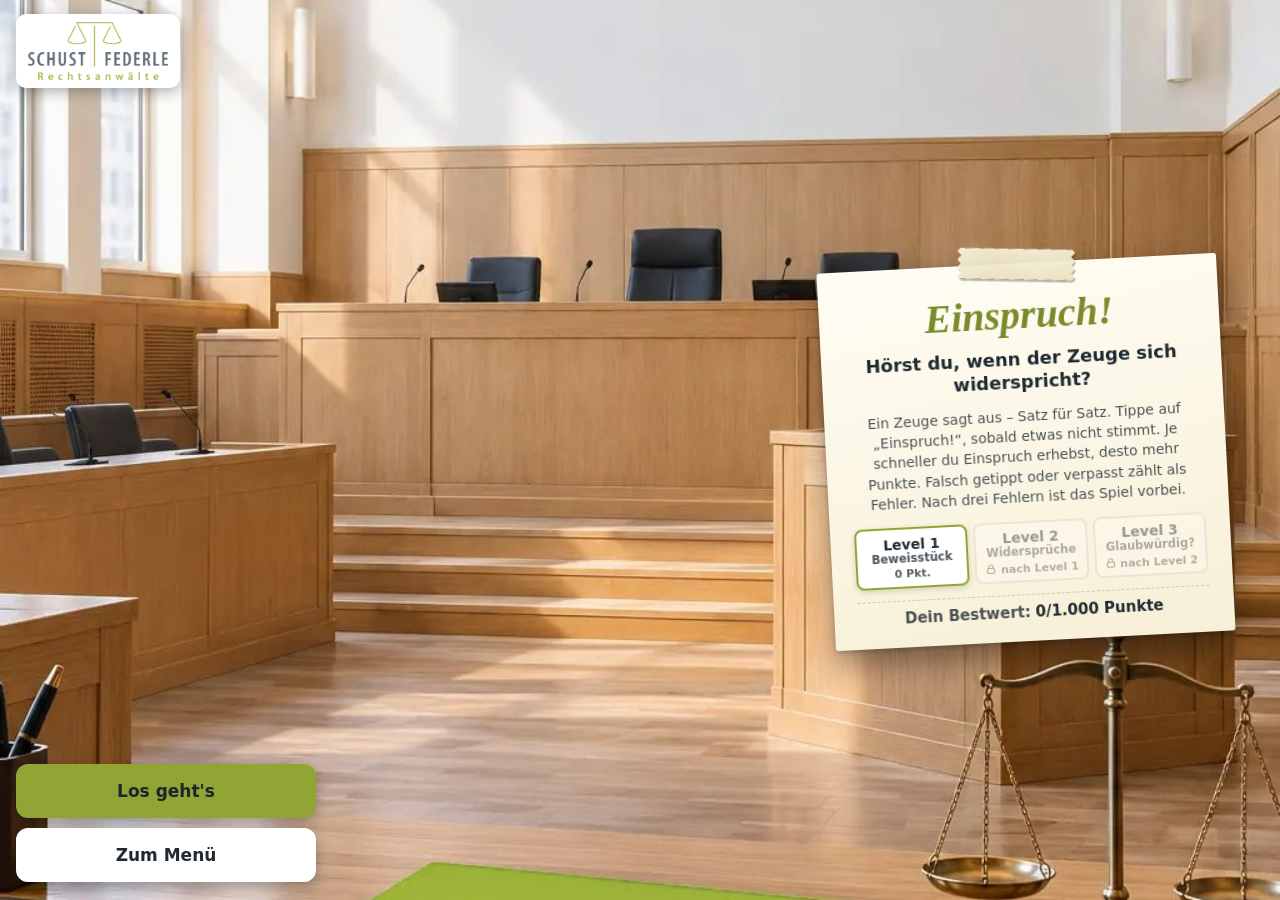
==== anwalt-einspruch/index.html @ 22aa660b "Akten & Action: erste Testversion für den Handytest (Frist-Alarm, Einspruch!, Stempeluhr) Co-Authore" ====
<!doctype html>
<html lang="de">
<head>
<meta charset="utf-8">
<meta name="viewport" content="width=device-width, initial-scale=1, viewport-fit=cover">
<title>Einspruch!</title>
<link rel="stylesheet" href="rahmen.css">
<!-- Hintergrund des Startbilds früh laden (wird in spiel.js umgefärbt) -->
<link rel="preload" as="image" href="bilder/saal.webp">
<link rel="icon" type="image/png" href="icons/favicon.png">
<link rel="apple-touch-icon" href="icons/apple-touch-icon.png">
</head>
<body>
<script src="kunde/kunde.js"></script>
<script src="rahmen.js"></script>
<script src="aussagen.js"></script>
<script src="spiel.js"></script>
</body>
</html>
---- anwalt-einspruch/rahmen.css ----
/* Rahmen für alle Mini-Games: Spielfläche, Anzeige oben, Start- und Endbild.
   Die Farben setzt rahmen.js aus kunde/kunde.js. */
* { box-sizing: border-box; }
html, body {
  margin: 0; height: 100%; overflow: hidden;
  background: var(--dunkel, #151922); color: var(--hell, #fff);
  font-family: system-ui, -apple-system, "Segoe UI", Roboto, Arial, sans-serif;
  -webkit-tap-highlight-color: transparent; user-select: none; -webkit-user-select: none;
}
canvas#feld { position: fixed; inset: 0; width: 100%; height: 100%; display: block; touch-action: none; }

/* ---------- Anzeige oben ---------- */
#anzeige {
  position: fixed; left: 0; right: 0; top: 0; height: 48px; padding: 0 10px;
  display: flex; align-items: center; gap: 10px; pointer-events: none;
  font-weight: 700; font-size: 16px; text-shadow: 0 1px 3px rgba(0,0,0,.6);
}
#anzeige .links { flex: 1; white-space: nowrap; overflow: hidden; text-overflow: ellipsis; }
#anzeige .rechts { white-space: nowrap; font-variant-numeric: tabular-nums; }
#anzeige button, #anzeige a {
  pointer-events: auto; width: 36px; height: 36px; border-radius: 50%; border: 0;
  background: rgba(0,0,0,.35); color: #fff; font-size: 17px; cursor: pointer; padding: 0;
  display: grid; place-items: center; flex: none;
}
#anzeige button svg, #anzeige a svg { width: 20px; height: 20px; fill: none; stroke: currentColor; stroke-width: 2; stroke-linecap: round; stroke-linejoin: round; }
/* Zettel-Stil („Akten & Action“, MZ 22.10.2026): Haus-Symbol als beschrifteter Knopf „⌂ Zum Menü“, unter 420 px „⌂ Menü“.
   Passt die Kopfzeile nicht in eine Zeile (rahmen.js setzt dann die Klasse eng), stehen Spielstand und Punkte ordentlich
   zweizeilig übereinander, damit nichts überläuft oder umbricht. */
.stil-zettel #anzeige #heimKnopf { width: auto; border-radius: 18px; padding: 0 13px 0 9px; display: flex; align-items: center; gap: 6px;
  font-size: 14px; font-weight: 800; white-space: nowrap; text-shadow: none; text-decoration: none; }
.stil-zettel #heimKnopf .kurz { display: none; }
@media (max-width: 419px) {
  .stil-zettel #heimKnopf .lang { display: none; }
  .stil-zettel #heimKnopf .kurz { display: inline; }
  .stil-zettel #anzeige #heimKnopf { padding: 0 10px 0 8px; gap: 4px; }
}
@media all {
  .stil-zettel #anzeige.eng { display: grid; grid-template-columns: auto 1fr auto auto; grid-template-rows: 1fr 1fr; column-gap: 8px; row-gap: 0;
    align-items: center; font-size: 14.5px; line-height: 1.1; }
  .stil-zettel #anzeige.eng #heimKnopf, .stil-zettel #anzeige.eng button { grid-row: 1 / 3; }
  .stil-zettel #anzeige.eng #heimKnopf { grid-column: 1; }
  .stil-zettel #anzeige.eng .links { grid-column: 2; grid-row: 1; align-self: end; }
  .stil-zettel #anzeige.eng .rechts { grid-column: 2; grid-row: 2; align-self: start; }
  .stil-zettel #anzeige.eng #tonKnopf { grid-column: 3; }
  .stil-zettel #anzeige.eng #vollKnopf { grid-column: 4; }
  .stil-zettel #anzeige.eng #vollKnopf[hidden] { display: none; }
}

/* ---------- Start- und Endbild ---------- */
.schirm {
  position: fixed; inset: 0; display: flex; align-items: center; justify-content: center;
  padding: 16px; overflow-y: auto; background: rgba(0,0,0,.55);
  -webkit-backdrop-filter: blur(3px); backdrop-filter: blur(3px);
}
.schirm[hidden] { display: none; }
.karte {
  width: 100%; max-width: 400px; margin: auto; padding: 22px 22px 20px; text-align: center;
  background: var(--dunkel); border: 2px solid var(--haupt); border-radius: 18px;
  box-shadow: 0 10px 40px rgba(0,0,0,.5);
}
.karte .logo { display: block; max-width: 70%; max-height: 72px; margin: 0 auto 14px; object-fit: contain; }
.karte h1 { margin: 0 0 4px; font-size: clamp(24px, 7vw, 32px); line-height: 1.1; }
.karte .unter { margin: 0 0 12px; font-size: 16px; opacity: .85; }
.karte .anleitung { margin: 0 0 16px; font-size: 14px; line-height: 1.4; opacity: .75; }
.karte .wert { margin: 6px 0 2px; font-size: clamp(34px, 11vw, 48px); font-weight: 800; color: var(--akzent); font-variant-numeric: tabular-nums; }
.karte .wert small { font-size: .45em; font-weight: 800; margin-left: 4px; }
/* statt der Zahl ein kurzer Text (Rahmen.ende(..., { wert: '…' })) */
.karte .wert.bilanz { font-size: clamp(17px, 4.8vw, 21px); line-height: 1.3; margin: 10px 0 12px; white-space: pre-line; }
/* optionales Bild im Endbild (Rahmen.ende(..., { bild })) – auf flachen Bildschirmen weggelassen */
.karte .bild { display: block; width: 100%; height: clamp(110px, 24vh, 210px); margin: 0 0 12px; object-fit: cover; border-radius: 12px; }
.karte .bild[hidden] { display: none; }
/* gemessene Zeit als Plakette unter den Punkten */
.karte .zeit {
  display: inline-flex; align-items: center; gap: 7px; margin: 6px 0 12px; padding: 5px 14px;
  border: 1.5px solid rgba(255,255,255,.35); border-radius: 999px; font-size: 16px; font-weight: 700;
  font-variant-numeric: tabular-nums;
}
.karte .zeit[hidden] { display: none; }
.karte .zeit svg { width: 17px; height: 17px; fill: none; stroke: currentColor; stroke-width: 2.2; stroke-linecap: round; }
.karte .bestwert { margin: 0 0 14px; font-size: 14px; opacity: .75; }
.karte .bestwert.neu { opacity: 1; color: var(--akzent); font-weight: 700; }
.karte .text { margin: 0 0 16px; font-size: 15px; line-height: 1.4; }
/* Spielname (Startbild) und Bewertung (Endbild, „Profi-Mechaniker!“) als schräges Band über der oberen Kante */
#startSchirm, #endSchirm { padding-top: 36px; padding-bottom: 36px; }   /* Platz für das Band, falls die Karte höher als der Bildschirm ist */
#startSchirm .karte, #endSchirm .karte { position: relative; padding-top: 30px; }
#startSchirm .titel, #endSchirm .ueberschrift {
  position: absolute; left: 50%; top: -17px; transform: translateX(-50%) rotate(-3deg);
  max-width: 92%; margin: 0; padding: 6px 18px; border-radius: 6px;
  background: var(--haupt); color: var(--haupt-text); font-size: 19px; font-weight: 900; line-height: 1.2;
  box-shadow: 0 4px 10px rgba(0,0,0,.45); white-space: nowrap; overflow: hidden; text-overflow: ellipsis;
}
#startSchirm .titel { top: -19px; font-size: 22px; }
#startSchirm .karte { padding-top: 54px; }
#startSchirm .karte .logo { margin-bottom: 22px; }
/* Endbild: Auswertung, eine Zeile je Runde mit Balken */
.karte .auswertung { margin: 0 0 16px; padding: 10px 12px; border-radius: 14px; background: rgba(255,255,255,.07); text-align: left; }
.karte .auswertung[hidden] { display: none; }
.auswertung .kopf:empty { display: none; }
.auswertung .kopf { margin: 0 0 6px; font-size: 11px; font-weight: 800; letter-spacing: 1.5px; text-transform: uppercase; opacity: .6; text-align: center; }
.auswertung .zeile { display: grid; grid-template-columns: 1fr 70px auto; align-items: center; gap: 10px; padding: 4px 0; font-size: 13px; }
.auswertung .zeile + .zeile { border-top: 1px solid rgba(255,255,255,.08); }
.auswertung .name { opacity: .85; white-space: nowrap; overflow: hidden; text-overflow: ellipsis; }
.auswertung .name small { opacity: .7; }
.auswertung .balken { height: 6px; border-radius: 3px; background: rgba(255,255,255,.12); overflow: hidden; }
.auswertung .balken i { display: block; height: 100%; border-radius: 3px; background: var(--akzent); }
.auswertung .zahl { min-width: 64px; font-weight: 800; font-variant-numeric: tabular-nums; text-align: right; }
.auswertung .zahl small { font-weight: 600; opacity: .6; }
.auswertung .zeile.schlecht .balken i { background: #ff6b6b; }
.auswertung .zeile.schlecht .zahl { color: #ff6b6b; }
.auswertung .zeile.offen { opacity: .4; }

/* Startbild: Frage als Sprechblase, Bestwert als Tafel */
#startSchirm .unter {
  position: relative; display: inline-block; margin: 0 0 20px; padding: 10px clamp(12px, 4.5vw, 18px);
  background: #fff; color: #111; border-radius: 14px; font-size: clamp(15px, 4.8vw, 18px);   /* auf schmalen Handys kleiner, damit einzeilig */ font-weight: 800; line-height: 1.25; opacity: 1;
}
#startSchirm .unter:empty { display: none; }
#startSchirm .unter::after {
  content: ""; position: absolute; left: 50%; bottom: -9px; margin-left: -9px;
  border: 9px solid transparent; border-bottom: 0; border-top-color: #fff;
}
.besttafel { margin: 0 0 14px; padding: 10px 12px; border-radius: 14px; background: rgba(255,255,255,.07); }
.besttafel[hidden] { display: none; }
.besttafel .name { font-size: 11px; font-weight: 800; letter-spacing: 1.5px; text-transform: uppercase; opacity: .6; }
.besttafel .zahl { margin-top: 2px; font-size: 30px; font-weight: 800; line-height: 1.1; color: var(--akzent); font-variant-numeric: tabular-nums; }
.besttafel .zahl small { font-size: .5em; color: var(--hell); opacity: .7; margin-left: 2px; }
.karte .quellen { margin: 12px 0 0; font-size: 11px; line-height: 1.35; opacity: .5; }
.karte .quellen:empty { display: none; }
.knopf {
  display: block; width: 100%; margin: 8px 0 0; padding: 13px 16px; border-radius: 12px;
  border: 2px solid var(--haupt); background: var(--haupt); color: var(--haupt-text);
  font: inherit; font-size: 17px; font-weight: 700; text-decoration: none; cursor: pointer;
}
.knopf.zweit { background: transparent; color: var(--hell); }

/* ---------- Animationen (dezent) ---------- */
/* Start- und Endbild: Logo springt herein und schwebt leicht, der Rest gleitet nacheinander hoch */
@keyframes einGleiten { from { opacity: 0; transform: translateY(14px); } }
@keyframes logoRein {
  0% { opacity: 0; transform: scale(.7) rotate(-4deg); }
  60% { opacity: 1; transform: scale(1.06) rotate(1deg); }
  100% { transform: none; }
}
@keyframes atmen { 50% { transform: scale(1.035); } }
@keyframes glanz { from { left: -60%; } to { left: 130%; } }
@keyframes bandRein {
  0% { opacity: 0; transform: translateX(-50%) rotate(-14deg) scale(1.7); }
  70% { opacity: 1; transform: translateX(-50%) rotate(-1deg) scale(.95); }
  100% { transform: translateX(-50%) rotate(-3deg); }
}
/* danach pulsiert das Band dauerhaft: wird etwas größer, wippt leicht und leuchtet (wie die gelbe Fläche im Menü) */
@keyframes bandPuls {
  0%, 100% { transform: translateX(-50%) rotate(-3deg) scale(1); box-shadow: 0 4px 10px rgba(0,0,0,.45); }
  50% { transform: translateX(-50%) rotate(-1deg) scale(1.08); box-shadow: 0 4px 10px rgba(0,0,0,.45), 0 0 24px 3px color-mix(in srgb, var(--haupt) 55%, transparent); }
}
.schirm:not([hidden]) .karte { animation: einGleiten .35s ease-out both; }
.schirm:not([hidden]) .karte > :not(.logo):not(.ueberschrift):not(.titel) { animation: einGleiten .45s ease-out both; }
.schirm:not([hidden]) .karte > :nth-child(2) { animation-delay: .12s; }
.schirm:not([hidden]) .karte > :nth-child(3) { animation-delay: .19s; }
.schirm:not([hidden]) .karte > :nth-child(4) { animation-delay: .26s; }
.schirm:not([hidden]) .karte > :nth-child(5) { animation-delay: .33s; }
.schirm:not([hidden]) .karte > :nth-child(6) { animation-delay: .40s; }
.schirm:not([hidden]) .karte > :nth-child(7) { animation-delay: .47s; }
.schirm:not([hidden]) .karte > :nth-child(n+8) { animation-delay: .54s; }
.schirm:not([hidden]) .karte .logo { animation: logoRein .7s cubic-bezier(.2,.9,.3,1.3) both; }
#startSchirm:not([hidden]) .titel, #endSchirm:not([hidden]) .ueberschrift {
  animation: bandRein .6s .25s cubic-bezier(.2,.9,.3,1.2) both, bandPuls 2.2s 1s ease-in-out infinite;
}

/* Knöpfe: heben sich beim Überfahren, geben beim Drücken nach; der Hauptknopf „atmet“ und glänzt */
.knopf { position: relative; overflow: hidden; transition: transform .15s, box-shadow .15s, background-color .15s; }
.knopf:hover { transform: translateY(-2px); box-shadow: 0 6px 16px rgba(0,0,0,.35); }
.knopf.zweit:hover { background: rgba(255,255,255,.06); }
.knopf:active { transform: scale(.97); box-shadow: none; }
.schirm:not([hidden]) .knopf:not(.zweit) { animation: einGleiten .45s .4s ease-out both, atmen 2.4s 1.2s ease-in-out infinite; }
.knopf:not(.zweit)::after {
  content: ""; position: absolute; top: 0; bottom: 0; width: 40%; left: -60%; pointer-events: none;
  background: linear-gradient(100deg, transparent, rgba(255,255,255,.55), transparent);
  animation: glanz 3.2s 1.5s ease-in-out infinite;
}
#anzeige button, #anzeige a { transition: transform .15s, background-color .15s; }
#anzeige button:hover, #anzeige a:hover { transform: scale(1.1); background: rgba(0,0,0,.5); }
#anzeige button:active, #anzeige a:active { transform: scale(.92); }

/* Wer weniger Bewegung eingestellt hat, bekommt keine Animationen */
@media (prefers-reduced-motion: reduce) {
  *, *::before, *::after { animation: none !important; transition: none !important; }
}

/* Hohe Bildschirme (Handy hochkant): Karte höher, mehr Luft zwischen den Teilen */
@media (min-height: 680px) {
  .karte { padding: 34px 24px 30px; }
  .karte .logo { margin-bottom: 26px; }
  #startSchirm .karte .logo { margin-bottom: 34px; }
  .karte h1 { margin-bottom: 8px; }
  .karte .unter { margin-bottom: 22px; }
  .karte .anleitung { margin-bottom: 30px; line-height: 1.5; }
  .karte .text { margin-bottom: 16px; }
  .karte .bestwert { margin-bottom: 24px; }
  #startSchirm .unter { margin-bottom: 24px; }
  .besttafel { margin-bottom: 24px; }
  .knopf { margin-top: 14px; padding: 15px 16px; }
}

/* Kleine Fenster (z. B. flach eingebettet): alles kompakter */
@media (max-height: 520px) {
  .karte { padding: 14px 18px; }
  .karte .logo { max-height: 44px; margin-bottom: 8px; }
  #startSchirm .karte { padding-top: 34px; }
  #startSchirm .karte .logo { margin-bottom: 10px; }
  .karte .unter, #startSchirm .unter { margin-bottom: 8px; }
  #startSchirm .unter { padding: 6px 14px; font-size: 15px; }
  .besttafel { margin-bottom: 8px; padding: 6px 10px; }
  .besttafel .zahl { font-size: 22px; }
  .karte .anleitung { margin-bottom: 10px; }
  .karte .wert { font-size: 32px; }
  .karte .wert.bilanz { font-size: 17px; margin: 4px 0 6px; }
  .karte .bild { display: none; }
  .knopf { padding: 9px 14px; font-size: 15px; }
  .karte .auswertung { margin-bottom: 8px; padding: 6px 10px; }
  .auswertung .zeile { padding: 1px 0; font-size: 12px; }
}

/* ---------- Stil „Notizzettel“ (kunde.js: stil: 'zettel' – Sammlung „Akten & Action“, MZ 20.10.2026) ----------
   Gemaltes Bild bildschirmfüllend, Logo auf eigenem weißen Schild oben links, Texte auf einem schrägen Zettel
   mit Klebestreifen, Knöpfe unten. Ohne stil gelten nur die Regeln oben (Autohaus unverändert). */
.stil-zettel .schirm {
  display: grid; grid-template: "logo" auto "zettel" auto "." 1fr "knoepfe" auto / 100%;   /* Zettel oben (ruhige Bildfläche), Bildmitte frei */
  justify-items: center; align-items: center;
  background: var(--dunkel); -webkit-backdrop-filter: none; backdrop-filter: none; overflow: hidden auto;
}
.stil-zettel .schirm[hidden] { display: none; }
.stil-zettel #startSchirm, .stil-zettel #endSchirm { padding: 14px 16px calc(18px + env(safe-area-inset-bottom)); }
.stil-zettel .hintergrund { position: fixed; inset: 0; width: 100%; height: 100%; object-fit: cover; object-position: 50% 45%; z-index: -1; }
.stil-zettel .hintergrund[hidden] { display: none; }
.stil-zettel .logoschild {
  grid-area: logo; justify-self: start; padding: 8px 12px; border-radius: 10px; background: #fff;
  box-shadow: 0 4px 14px rgba(0,0,0,.3);
}
.stil-zettel .logoschild .logo { display: block; width: clamp(96px, 28vw, 140px); height: auto; }
.stil-zettel .zettel {
  grid-area: zettel; position: relative; width: min(100%, 350px); margin: 26px 0 22px; padding: 30px 24px 20px;
  background: linear-gradient(170deg, #fffdf4, #f7efd6); color: var(--dunkel); text-align: center; border-radius: 3px;
  box-shadow: 0 16px 30px rgba(0,0,0,.38), 0 2px 5px rgba(0,0,0,.2); transform: rotate(-3deg);
}
/* Klebestreifen oben */
.stil-zettel .zettel::before {
  content: ""; position: absolute; top: -14px; left: 50%; width: 112px; height: 30px; margin-left: -56px;
  background: rgba(255,255,255,.6); border: 1px solid rgba(0,0,0,.05); box-shadow: 0 1px 3px rgba(0,0,0,.18);
  transform: rotate(4deg);
}
.stil-zettel #startSchirm .titel, .stil-zettel #endSchirm .ueberschrift {
  position: static; transform: none; max-width: none; margin: 0 0 10px; padding: 0; border-radius: 0;
  background: none; box-shadow: none; color: var(--dunkel); white-space: normal; overflow: visible;
  font-family: Georgia, "Times New Roman", Times, serif; font-style: italic; font-weight: 700;
  font-size: clamp(30px, 9vw, 40px); line-height: 1.1; animation: none;
}
.stil-zettel #startSchirm .unter {
  display: block; margin: 0 0 12px; padding: 0; background: none; color: var(--dunkel); border-radius: 0;
  font-size: clamp(16px, 4.6vw, 18px); font-weight: 800; line-height: 1.3;
}
.stil-zettel #startSchirm .unter::after { content: none; }
.stil-zettel .anleitung { margin: 0 0 14px; font-size: 14px; line-height: 1.45; opacity: .8; }
.stil-zettel .besttafel { margin: 0; padding: 8px 0 0; border-top: 1.5px dashed rgba(0,0,0,.18); border-radius: 0; background: none; font-size: 15px; }
.stil-zettel .besttafel .name { display: inline; font-size: inherit; letter-spacing: 0; text-transform: none; font-weight: 600; opacity: .8; }
.stil-zettel .besttafel .zahl { display: inline; margin: 0; font-size: inherit; font-weight: 800; color: var(--dunkel); }
.stil-zettel .besttafel .zahl small { font-size: inherit; color: inherit; opacity: 1; margin: 0; }
.stil-zettel .quellen { margin: 10px 0 0; font-size: 10px; opacity: .55; }
.stil-zettel .quellen:empty { display: none; }
.stil-zettel .wert { margin: 2px 0 2px; font-size: clamp(56px, 17vw, 74px); font-weight: 800; line-height: 1; color: var(--dunkel); font-variant-numeric: tabular-nums; }
.stil-zettel .wert.bilanz { margin: 4px 0 6px; font-size: clamp(17px, 4.8vw, 20px); font-weight: 800; line-height: 1.35; white-space: pre-line; }
.stil-zettel .vonzeile { margin: 0 0 12px; font-size: 15px; font-weight: 600; opacity: .8; }
.stil-zettel .vonzeile:empty { display: none; }
.stil-zettel .zettel .text { margin: 0 0 8px; font-family: Georgia, "Times New Roman", Times, serif; font-style: italic; font-size: 15px; opacity: .75; }
.stil-zettel .zettel .text:empty { display: none; }
.stil-zettel .zettel .bestwert { margin: 0; padding-top: 8px; border-top: 1.5px dashed rgba(0,0,0,.18); font-size: 13px; opacity: .75; }
.stil-zettel .zettel .bestwert.neu { opacity: 1; font-weight: 800; }
.stil-zettel .zettel .bild, .stil-zettel .zettel .zeit { display: none; }
.stil-zettel .knoepfe { grid-area: knoepfe; width: min(100%, 360px); display: flex; flex-direction: column; gap: 10px; }
.stil-zettel .knoepfe .knopf { margin: 0; text-align: center; box-shadow: 0 6px 16px rgba(0,0,0,.32); }
.stil-zettel .knoepfe .knopf[hidden] { display: none; }
.stil-zettel .knoepfe .knopf.zweit { background: #fff; color: var(--dunkel); border-color: #fff; }
.stil-zettel .knoepfe .knopf.zweit:hover { background: #f1f1f1; }
/* Auftritt: Zettel wird aufgeklebt, Klebestreifen kommt danach */
@keyframes aufkleben {
  0% { opacity: 0; transform: translateY(-36px) rotate(-10deg) scale(1.08); }
  60% { opacity: 1; transform: translateY(4px) rotate(-2deg) scale(.99); }
  100% { transform: rotate(-3deg); }
}
@keyframes klebeband { from { opacity: 0; transform: rotate(4deg) scaleX(.3); } }
@keyframes einblenden { from { opacity: 0; } }
.stil-zettel .schirm:not([hidden]) .hintergrund { animation: einblenden .5s ease-out both; }
.stil-zettel .schirm:not([hidden]) .logoschild { animation: einGleiten .4s .05s ease-out both; }
.stil-zettel .schirm:not([hidden]) .zettel { animation: aufkleben .6s .15s cubic-bezier(.2,.9,.3,1.2) both; }
.stil-zettel .schirm:not([hidden]) .zettel::before { animation: klebeband .3s .7s ease-out both; }
.stil-zettel .schirm:not([hidden]) .knopf.zweit { animation: einGleiten .45s .5s ease-out both; }
/* Querformat: Logo und Knöpfe links, Zettel rechts – die Bildmitte bleibt frei */
@media (orientation: landscape) and (min-width: 600px) {
  .stil-zettel .schirm { grid-template: "logo zettel" auto ". zettel" 1fr "knoepfe zettel" auto / minmax(220px, 300px) 1fr; justify-items: start; }
  .stil-zettel .zettel { justify-self: end; width: min(360px, 46vw); margin: 18px 3vw 10px 0; }
  .stil-zettel .knoepfe { width: 100%; }
}
/* Flache Fenster (Handy quer, flach eingebettet): enger */
@media (max-height: 520px) {
  .stil-zettel #startSchirm, .stil-zettel #endSchirm { padding: 10px 14px 12px; }
  .stil-zettel .logoschild { padding: 6px 10px; }
  .stil-zettel .logoschild .logo { width: 96px; }
  .stil-zettel .zettel { padding: 20px 18px 12px; }
  .stil-zettel #startSchirm .titel, .stil-zettel #endSchirm .ueberschrift { font-size: 28px; margin-bottom: 6px; }
  .stil-zettel #startSchirm .unter { font-size: 15px; margin-bottom: 8px; }
  .stil-zettel .anleitung { font-size: 12.5px; margin-bottom: 8px; line-height: 1.35; }
  .stil-zettel .wert { font-size: 46px; }
  .stil-zettel .vonzeile { margin-bottom: 6px; font-size: 14px; }
  .stil-zettel .knoepfe { gap: 8px; }
}
/* Zettel-Stil ruhig: Hauptknopf glänzt, „atmet“ aber nicht (kein Pulsieren, MZ 20.10.2026) */
.stil-zettel .schirm:not([hidden]) .knopf:not(.zweit) { animation: einGleiten .45s .4s ease-out both; }
/* kleine Zusatzzeile unter Punkten/Zeit (Rahmen.ende(..., { zeile })), z. B. Fristen-Bilanz beim Sieger */
.stil-zettel .bilanzzeile { margin: -6px 0 12px; font-size: 13px; line-height: 1.35; opacity: .75; }
.stil-zettel .bilanzzeile:empty { display: none; }
/* Querformat ab 500px Breite: Zettel rechts (auch kleine Handys quer, z. B. 568×320) */
@media (orientation: landscape) and (min-width: 500px) {
  .stil-zettel .schirm { grid-template: "logo zettel" auto ". zettel" 1fr "knoepfe zettel" auto / minmax(190px, 300px) 1fr; justify-items: start; }
  .stil-zettel .zettel { justify-self: end; width: min(400px, 54vw); margin: 18px 3vw 10px 12px; }
  .stil-zettel .knoepfe { width: 100%; }
}
/* Sehr niedrige Fenster (Handy quer, ≤ 400px hoch): Zettel und Knöpfe kompakt, damit alles ohne Scrollen passt */
@media (max-height: 400px) {
  .stil-zettel #startSchirm, .stil-zettel #endSchirm { padding: 8px 12px 10px; }
  .stil-zettel .logoschild { padding: 5px 8px; }
  .stil-zettel .logoschild .logo { width: 84px; }
  .stil-zettel .zettel { padding: 16px 14px 8px; margin: 12px 2vw 6px 10px; }
  .stil-zettel .zettel::before { top: -11px; width: 84px; height: 22px; margin-left: -42px; }
  .stil-zettel #startSchirm .titel, .stil-zettel #endSchirm .ueberschrift { font-size: 24px; margin-bottom: 4px; }
  .stil-zettel #startSchirm .unter { font-size: 14px; margin-bottom: 5px; }
  .stil-zettel .anleitung { font-size: 11.5px; line-height: 1.3; margin-bottom: 6px; }
  .stil-zettel .besttafel { padding-top: 5px; font-size: 13px; }
  .stil-zettel .wert { font-size: 40px; }
  .stil-zettel .wert.bilanz { font-size: 16px; }
  .stil-zettel .vonzeile { font-size: 13px; margin-bottom: 8px; }
  .stil-zettel .bilanzzeile { font-size: 12px; margin-bottom: 6px; }
  .stil-zettel .zettel .text { font-size: 13px; margin-bottom: 4px; }
  .stil-zettel .zettel .bestwert { padding-top: 4px; font-size: 12px; }
  .stil-zettel .knoepfe { gap: 6px; }
  .stil-zettel .knoepfe .knopf { padding: 8px 12px; font-size: 15px; }
}
/* Kleine Handys hochkant (z. B. 320×568): etwas enger, damit die Knöpfe ohne Scrollen passen */
@media (orientation: portrait) and (max-height: 620px) {
  .stil-zettel .zettel { margin: 18px 0 12px; padding: 24px 18px 14px; }
  .stil-zettel #startSchirm .titel, .stil-zettel #endSchirm .ueberschrift { font-size: 28px; margin-bottom: 6px; }
  .stil-zettel .wert { font-size: 48px; }
  .stil-zettel .knoepfe { gap: 8px; }
  .stil-zettel .knoepfe .knopf { padding: 11px 14px; }
}
/* Klebestreifen deutlicher (MZ, 21.10.2026): mattes, leicht gelbliches Klebeband mit feiner Randlinie,
   abgerissenen (gezackten) Enden und dezentem Schatten – auf heller und dunkler Fläche erkennbar */
.stil-zettel .zettel::before, .stil-zettel .zettel::after {
  --band: polygon(3% 0, 97% 0, 100% 12%, 96.5% 25%, 100% 38%, 97% 50%, 100% 63%, 96.5% 76%, 100% 88%, 97% 100%,
                  3% 100%, 0 88%, 3.5% 76%, 0 63%, 3% 50%, 0 38%, 3.5% 25%, 0 12%);
  content: ""; position: absolute; top: -15px; left: 50%; width: 118px; height: 32px; margin-left: -59px;
  border: 0; box-shadow: none; -webkit-clip-path: var(--band); clip-path: var(--band); transform: rotate(4deg);
}
.stil-zettel .zettel::before {
  z-index: 2;
  background:
    linear-gradient(180deg, rgba(110,98,62,.45) 0 1px, transparent 1px calc(100% - 1px), rgba(110,98,62,.45) calc(100% - 1px)),
    linear-gradient(90deg, rgba(255,255,255,.18), rgba(255,255,255,0) 30%, rgba(255,255,255,.12) 70%, rgba(255,255,255,0)),
    linear-gradient(180deg, rgba(251,246,220,.9), rgba(240,231,196,.88));
}
/* Schatten des Klebebands: gleiche Form, etwas versetzt und weich */
.stil-zettel .zettel::after {
  z-index: 1; margin-top: 2px; margin-left: -58px; background: rgba(0,0,0,.28); filter: blur(1.2px);
}
.stil-zettel .schirm:not([hidden]) .zettel::after { animation: klebeband .3s .7s ease-out both; }
@media (max-height: 400px) {
  .stil-zettel .zettel::before, .stil-zettel .zettel::after { top: -12px; width: 90px; height: 24px; margin-left: -45px; }
  .stil-zettel .zettel::after { margin-left: -44px; }
}
/* Endbild-Zettel: kleine Dachzeile über der Bewertung und hervorgehobener Hinweis (z. B. Level freigeschaltet) */
.stil-zettel .dachzeile { margin: 0 0 4px; font-size: 12px; font-weight: 800; letter-spacing: 1px; text-transform: uppercase; opacity: .6; }
.stil-zettel .dachzeile:empty, .stil-zettel .hinweis:empty { display: none; }
.stil-zettel .hinweis {
  display: inline-block; margin: 0 0 12px; padding: 5px 12px; border-radius: 999px;
  background: var(--haupt); color: var(--haupt-text); font-size: 14px; font-weight: 800;
}
@media (max-height: 400px) { .stil-zettel .hinweis { margin-bottom: 6px; padding: 3px 10px; font-size: 12.5px; } }
/* Spielname auf dem Zettel in der Markenfarbe (abgedunkelt für genug Kontrast, berechnet in rahmen.js) */
.stil-zettel #startSchirm .titel { color: var(--titel-farbe, var(--dunkel)); }
/* Bewertung im Endbild in derselben Markenfarbe wie der Spielname im Startbild (MZ, 22.10.2026) */
.stil-zettel #endSchirm .ueberschrift { color: var(--titel-farbe, var(--dunkel)); }
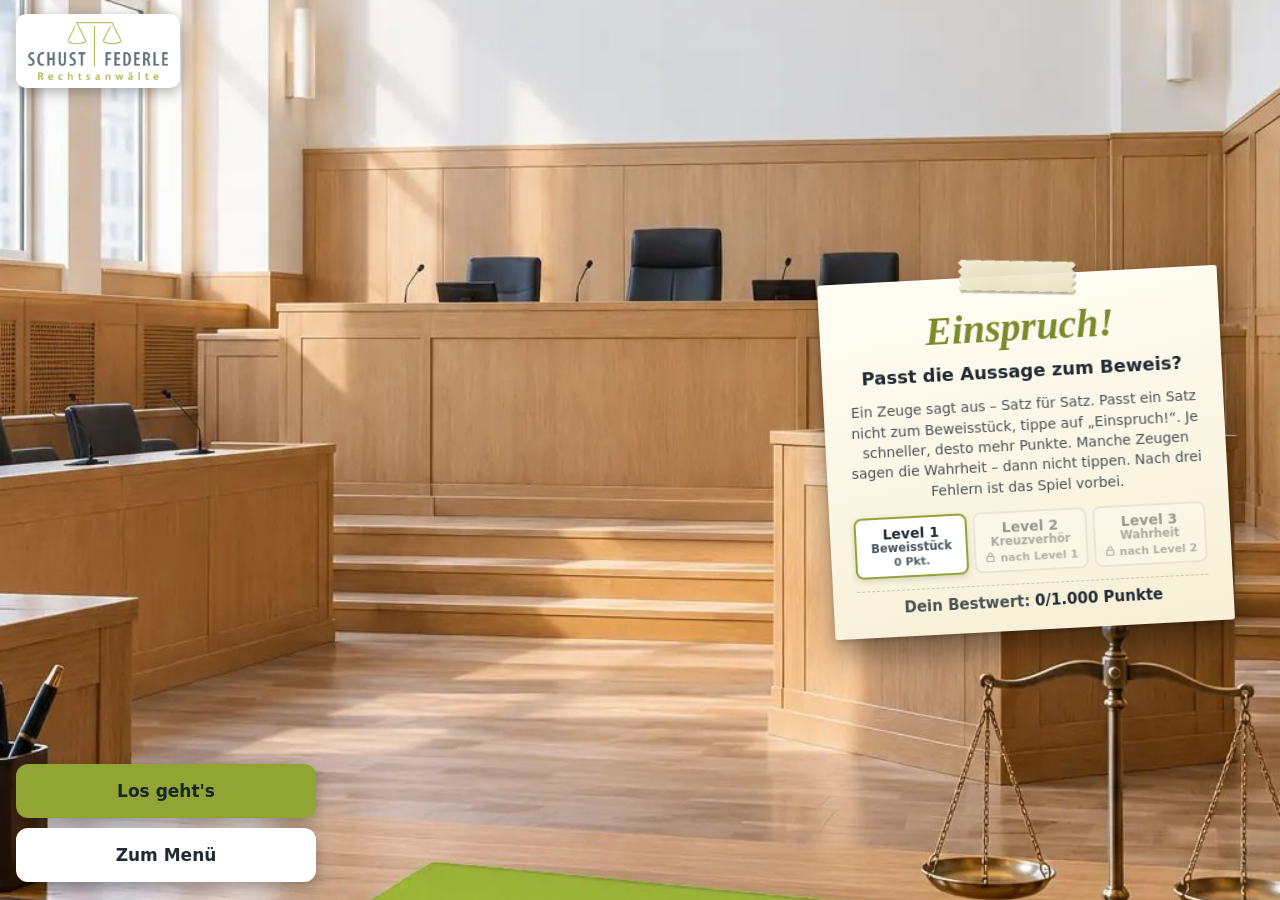
==== commit 3bf34ad5: "Akten & Action: Kreuzverhör, faire/ehrliche Fälle, 10 Zeugen, 10 Stempeluhr-Figuren, neue Startseite" ====
--- a/anwalt-einspruch/index.html
+++ b/anwalt-einspruch/index.html
@@ -3,6 +3,7 @@
 <head>
 <meta charset="utf-8">
 <meta name="viewport" content="width=device-width, initial-scale=1, viewport-fit=cover">
+<meta name="theme-color" content="#91a534">
 <title>Einspruch!</title>
 <link rel="stylesheet" href="rahmen.css">
 <!-- Hintergrund des Startbilds früh laden (wird in spiel.js umgefärbt) -->
@@ -15,5 +16,9 @@
 <script src="rahmen.js"></script>
 <script src="aussagen.js"></script>
 <script src="spiel.js"></script>
+<script>
+// Service Worker (MZ, 22.10.2026): Sammlung als App installierbar, zuerst Netz – siehe sw.js
+if ('serviceWorker' in navigator && location.protocol !== 'file:') navigator.serviceWorker.register('../sw.js').catch(() => {});
+</script>
 </body>
 </html>
